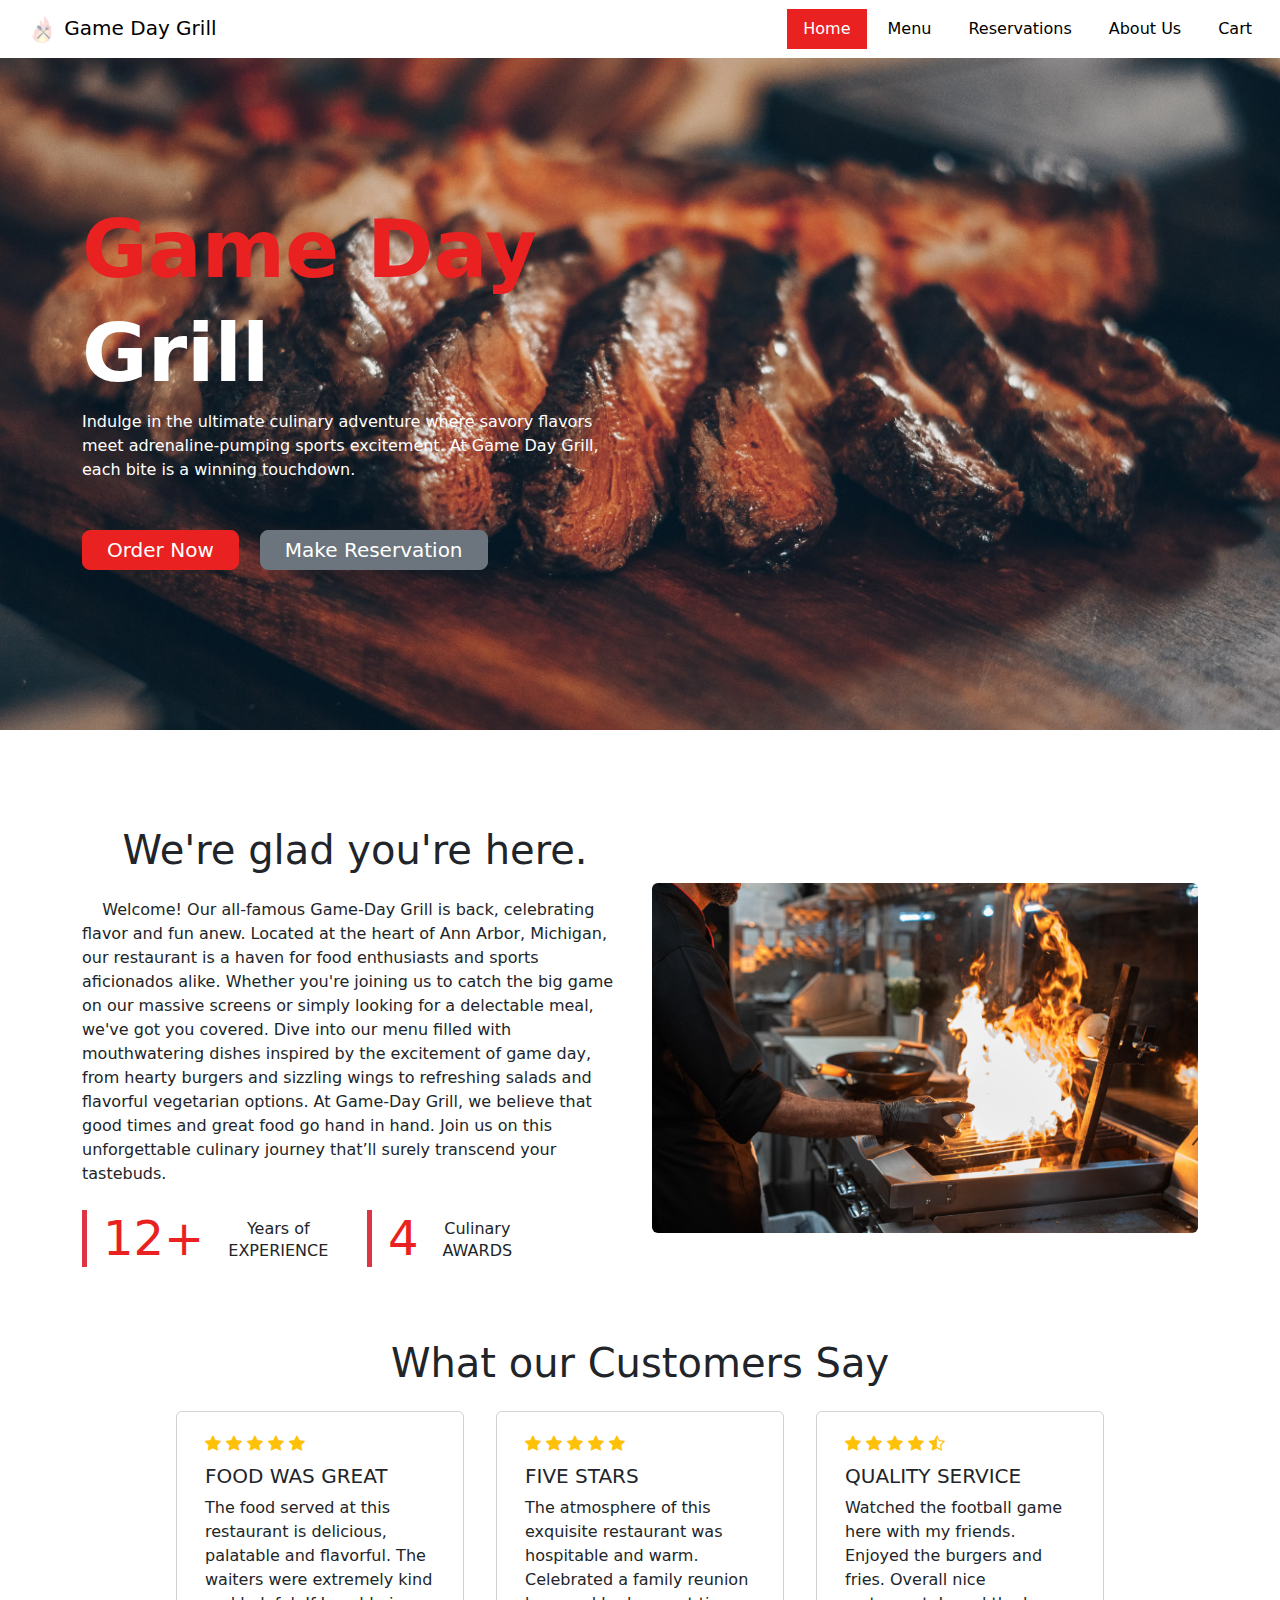
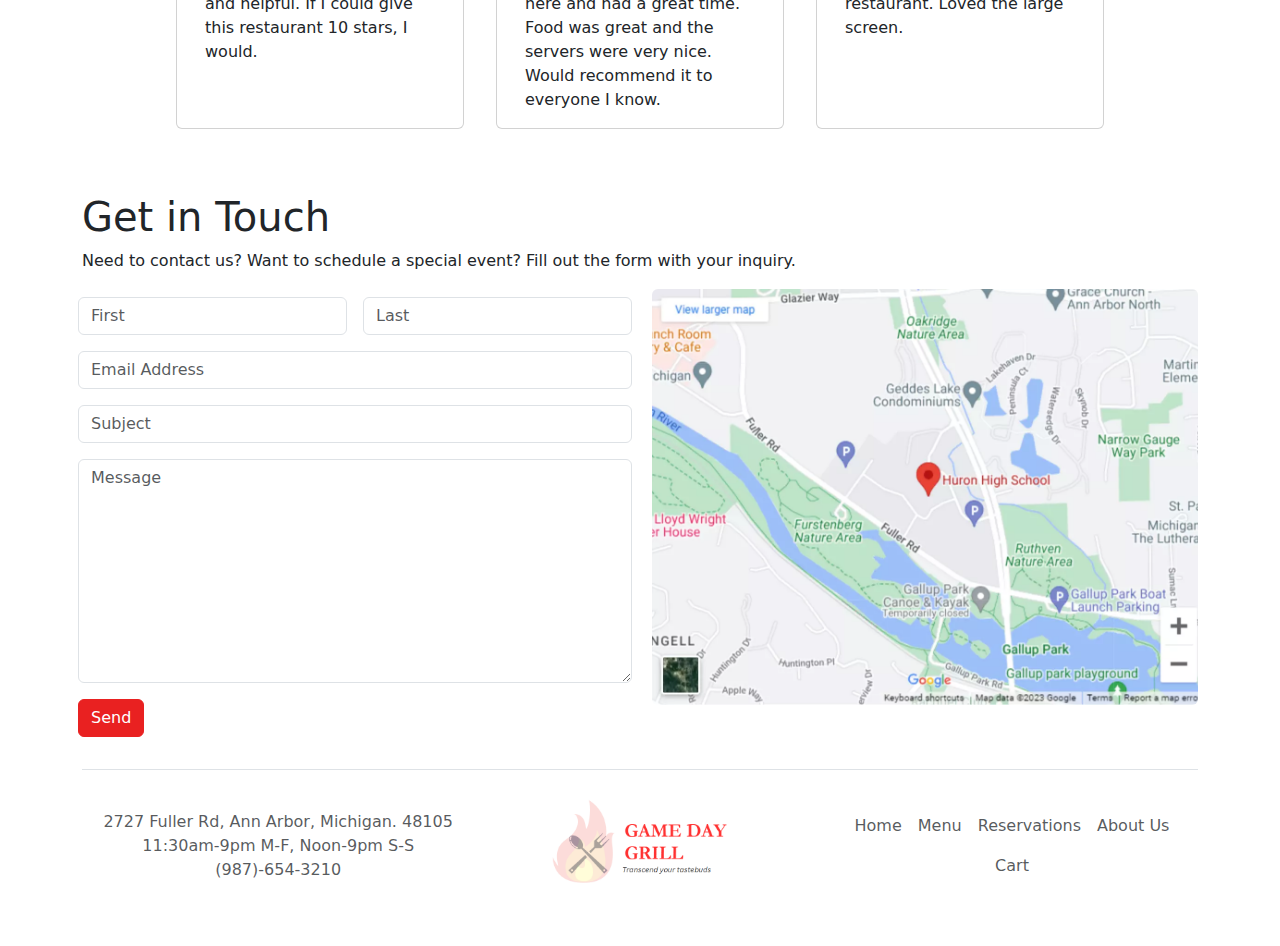
==== index.html @ acd21e5f "fix responsiveness in home page" ====
<!DOCTYPE html>
<html lang="en">
  <head>
    <meta charset="UTF-8">
    <meta name="viewport" content="width=device-width, initial-scale=1.0">
    <title>Game Day Grill</title>
    <meta name="description" content="Game Day Grill -- the ultimate haven for food enthusiasts and sports lovers alike.">
    <meta name="keywords" content="Grill, Bar, Food, Resturant">
    <meta name="author" content="2023-24 Huron BPA WSDT">
    <link rel="stylesheet" type="text/css" href="css/bootstrap.css">
    <link rel="stylesheet" type="text/css" href="css/index.css" defer>
    <link rel="stylesheet" type="text/css" href="assets/bootstrap-icons-1.11.2/font/bootstrap-icons.css">
    <script type="text/javascript" src="js/bootstrap.js" defer></script>
    <script type="text/javascript" src="js/index.js" defer></script>
    <link rel="preload" href="/assets/reg-imgs/GameDayGrillLocation.webp" as="image" type="image/webp" crossorigin>
  </head>
  <body>
    <navbar-c page="home"></navbar-c>
    <script src="/components/navbarC.js"></script>
    
    <style>
      .red-text {
        color: #e92121;
      }

      .hero {
        background: url(/assets/reg-imgs/emerson-vieira-cpkPJ-U9eUM-unsplash.webp) center/cover no-repeat;
      }

      .big-text  {
        color: #e92121;
      }

      #mymap{
        background: url(/assets/reg-imgs/GameDayGrillLocation.webp); 
        background-size: cover;
        position: relative;
        overflow: hidden;
        padding-top: 76.25%;
      }

      #mymap iframe {
        position: absolute;
        top: 0;
        left: 0;
        width: 100%;
        height: 100%;
        border: 0;
      }

      .sizing {
        width: 100% !important;
        height: 350px !important;
        object-fit: cover !important;
      }

      .carousel-control-next,
      .carousel-control-prev {
          filter: invert(100%);
      }     
      
      @media (min-width: 768px) and (max-width: 991px) {
        .col-sm-6 { 
          width: auto;
        }
      }

    </style>
    
    <section class="hero py-5 bg-dark mb-5">
      <div class="container my-5 py-5">
        <div class="row align-items-center">
          <div class="col-lg-6 text-center text-lg-start">
            <h1 class="display-1 red-text fw-bold">Game Day</h1>
            <h1 class="display-1 text-white fw-bold">Grill</b></h1>
            <p class="mb-4 pb-2 text-white fw-light">Indulge in the ultimate culinary adventure where savory flavors meet adrenaline-pumping sports excitement. At Game Day Grill, each bite is a winning touchdown.</p>
            <a class="btn btn-danger btn-lg px-4 py-1" href="/menu.html">Order Now</a>
            <a class="btn btn-secondary btn-lg px-4 py-1 m-3" href="/reservation.html">Make Reservation</a>
          </div>
        </div>
      </div>
    </section>

    <section class="py-4"></section>
    <div class="container">
      <div class="row">
        <div class="col-md-6 col-xs-12 text-center d-flex align-items-center">
          <div class="row mb-4">
            <h1 class="mb-4">We're glad you're here.</h1>
            <p class="mb-4 text-start">&nbsp&nbsp&nbsp&nbspWelcome! Our all-famous Game-Day Grill is back, celebrating flavor and fun anew. Located at the heart of Ann Arbor, Michigan, our restaurant is a haven for food enthusiasts and sports aficionados alike. Whether you're joining us to catch the big game on our massive screens or simply looking for a delectable meal, we've got you covered. Dive into our menu filled with mouthwatering dishes inspired by the excitement of game day, from hearty burgers and sizzling wings to refreshing salads and flavorful vegetarian options. At Game-Day Grill, we believe that good times and great food go hand in hand. Join us on this unforgettable culinary journey that’ll surely transcend your tastebuds.</p> 
            <div class="col-sm-6">
              <div class="d-flex align-items-center border-start border-5 border-danger px-3">
                <h1 class="big-text display-5 mb-0">12+</h1>
                <div class="ps-4">
                  <p class="mb-0">Years of</p>
                  <h6 class="text-uppercase mb-0">Experience</h6>
                </div>
              </div>
            </div>
            <div class="col-sm-6">
              <div class="d-flex align-items-center border-start border-5 border-danger px-3">
                <h1 class="big-text display-5 mb-0">4</h1>
                <div class="ps-4">
                  <p class="mb-0">Culinary</p>
                  <h6 class="text-uppercase mb-0">Awards</h6>
                </div>
              </div>
            </div>
          </div>
        </div>
        <div class="col-md-6 col-xs-12 text-center d-flex align-items-center">
          <img src="/assets/reg-imgs/pexels-rdne-stock-project-5779787.jpg" class="rounded sizing" alt="Chef cooking inside the Game Day Grill">
        </div>
      </div>
    </div>
    
    </style>
    <section class="py-4"></section>
    <div class="row d-flex justify-content-center">
      <h1 class="text-center">What our Customers Say</h1>
      <div class="card bg-outline mb-3 m-3" style="max-width: 18rem;">
        <div class="card-body">
          <div class="col pb-2 py-1">
            <i class="bi bi-star-fill text-warning"></i>
            <i class="bi bi-star-fill text-warning"></i>
            <i class="bi bi-star-fill text-warning"></i>
            <i class="bi bi-star-fill text-warning"></i>
            <i class="bi bi-star-fill text-warning"></i> 
          </div>
          <h5 class="card-title">FOOD WAS GREAT</h5>
          <p class="card-text">The food served at this restaurant is delicious, palatable and flavorful. The waiters were extremely kind and helpful. If I could give this restaurant 10 stars, I would.</p>
        </div>      
      </div>
      <div class="card bg-outline mb-3 m-3" style="max-width: 18rem;">
        <div class="card-body">
          <div class="col pb-2 py-1">
            <i class="bi bi-star-fill text-warning"></i>
            <i class="bi bi-star-fill text-warning"></i>
            <i class="bi bi-star-fill text-warning"></i>
            <i class="bi bi-star-fill text-warning"></i>
            <i class="bi bi-star-fill text-warning"></i> 
          </div>
          <h5 class="card-title">FIVE STARS</h5>
          <p class="card-text">The atmosphere of this exquisite restaurant was hospitable and warm. Celebrated a family reunion here and had a great time. Food was great and the servers were very nice. Would recommend it to everyone I know.</p>
        </div>
      </div>
      <div class="card bg-outline mb-3 m-3" style="max-width: 18rem;">
        <div class="card-body">
          <div class="col pb-2 py-1">
            <i class="bi bi-star-fill text-warning"></i>
            <i class="bi bi-star-fill text-warning"></i>
            <i class="bi bi-star-fill text-warning"></i>
            <i class="bi bi-star-fill text-warning"></i>
            <i class="bi bi-star-half text-warning"></i> 
          </div>
          <h5 class="card-title">QUALITY SERVICE</h5>
          <p class="card-text">Watched the football game here with my friends. Enjoyed the burgers and fries. Overall nice restaurant. Loved the large screen.</p>
        </div>
      </div>
    </div>

    <section class="py-4"></section>
    <div class="container">
      <div class="row">
        <div class="col-12">
          <h1>Get in Touch</h1>
          <p>Need to contact us? Want to schedule a special event? Fill out the form with your inquiry.</p>
        </div>
      </div>
      <div class="row">
        <div class="col-md-6 col-xs-12">
          <form action="" class="row">
            <div class="col-6 p-2">
              <input type="text" class="form-control" placeholder="First" required>
            </div>
            <div class="col-6 p-2">
              <input type="text" class="form-control" placeholder="Last" required>
            </div>
            <div class="col-12 p-2">
              <input type="email" class="form-control" placeholder="Email Address" required>
            </div>
            <div class="col-12 p-2">
              <input type="text" class="form-control" placeholder="Subject">
            </div>
            <div class="col-12 p-2">
              <textarea class="form-control" id="message" type="text" placeholder="Message" style="height: 14rem;" required></textarea>
            </div>
            <div class="col-12 p-2">
              <button class="btn btn-danger btn-md" type="submit">Send</button>
            </div>
          </form>
        </div>
        <div class="col-md-6 col-xs-12">
          <div data-src="https://www.google.com/maps/embed?pb=!1m18!1m12!1m3!1d7226.621160459755!2d-83.70703364036592!3d42.28018798204294!2m3!1f0!2f0!3f0!3m2!1i1024!2i768!4f13.1!3m3!1m2!1s0x883cae94ae3d7797%3A0x7a73fbb58e79e852!2sHuron%20High%20School!5e0!3m2!1sen!2sus!4v1700784086141!5m2!1sen!2sus" id="mymap" class="rounded sizing" alt="Our Google Maps location"></div>
        </div>
      </div>
    </div>

    <script>
      var map = document.getElementById ('mymap'); 
      var maplistner = function (e) { 
          var frame = document.createElement ('iframe'); 
          frame.src = this.getAttribute ('data-src'); 
          map.appendChild (frame); 
          map.removeEventListener ("mouseover", maplistner); 
      }; 
      map.addEventListener ('mouseover', maplistner);     
    </script>

    <footer-c></footer-c>
    <script src="/components/footerC.js"></script>
  </body>
</html>
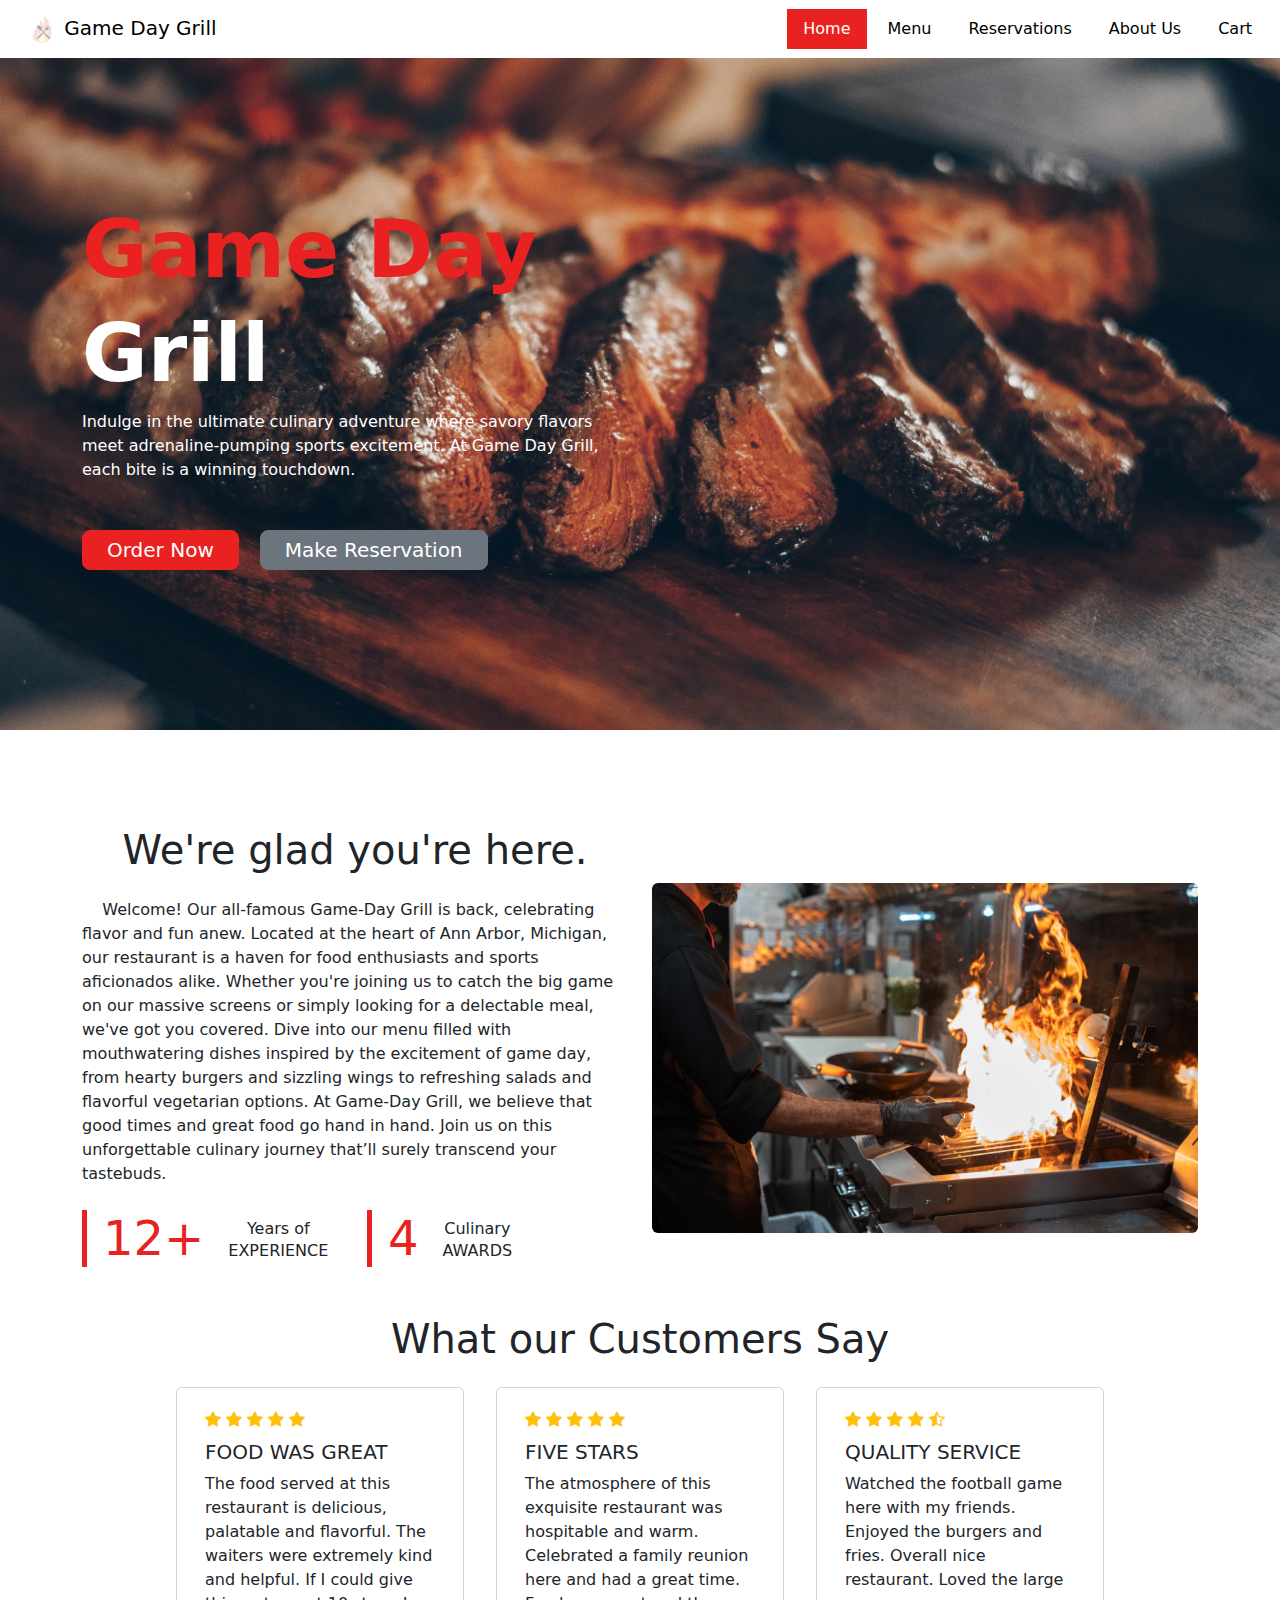
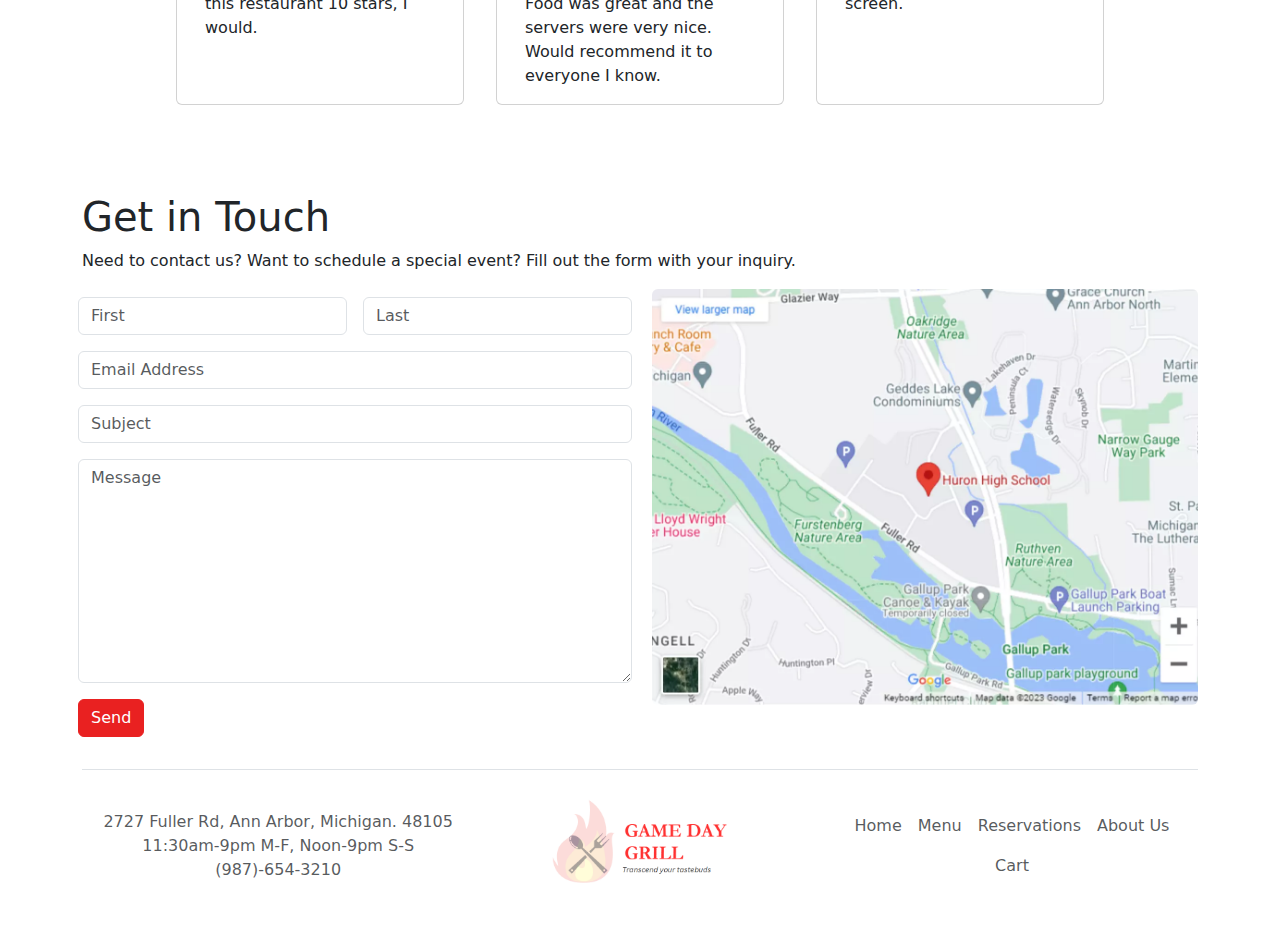
==== commit 98526d94: "responsive carousel" ====
--- a/index.html
+++ b/index.html
@@ -58,6 +58,12 @@
       .carousel-control-prev {
           filter: invert(100%);
       }     
+
+      @media (max-width: 991px) {
+        #reviewDesktop {
+          display: none;
+        }
+      }
       
       @media (min-width: 768px) and (max-width: 991px) {
         .col-sm-6 { 
@@ -65,6 +71,12 @@
         }
       }
 
+      @media (min-width: 992px) {
+        #reviewCarousel {
+          display: none;
+        }
+      }
+  
     </style>
     
     <section class="hero py-5 bg-dark mb-5">
@@ -113,51 +125,114 @@
         </div>
       </div>
     </div>
-    
-    </style>
-    <section class="py-4"></section>
-    <div class="row d-flex justify-content-center">
-      <h1 class="text-center">What our Customers Say</h1>
-      <div class="card bg-outline mb-3 m-3" style="max-width: 18rem;">
-        <div class="card-body">
-          <div class="col pb-2 py-1">
-            <i class="bi bi-star-fill text-warning"></i>
-            <i class="bi bi-star-fill text-warning"></i>
-            <i class="bi bi-star-fill text-warning"></i>
-            <i class="bi bi-star-fill text-warning"></i>
-            <i class="bi bi-star-fill text-warning"></i> 
-          </div>
-          <h5 class="card-title">FOOD WAS GREAT</h5>
-          <p class="card-text">The food served at this restaurant is delicious, palatable and flavorful. The waiters were extremely kind and helpful. If I could give this restaurant 10 stars, I would.</p>
-        </div>      
-      </div>
-      <div class="card bg-outline mb-3 m-3" style="max-width: 18rem;">
-        <div class="card-body">
-          <div class="col pb-2 py-1">
-            <i class="bi bi-star-fill text-warning"></i>
-            <i class="bi bi-star-fill text-warning"></i>
-            <i class="bi bi-star-fill text-warning"></i>
-            <i class="bi bi-star-fill text-warning"></i>
-            <i class="bi bi-star-fill text-warning"></i> 
-          </div>
-          <h5 class="card-title">FIVE STARS</h5>
-          <p class="card-text">The atmosphere of this exquisite restaurant was hospitable and warm. Celebrated a family reunion here and had a great time. Food was great and the servers were very nice. Would recommend it to everyone I know.</p>
-        </div>
-      </div>
-      <div class="card bg-outline mb-3 m-3" style="max-width: 18rem;">
-        <div class="card-body">
-          <div class="col pb-2 py-1">
-            <i class="bi bi-star-fill text-warning"></i>
-            <i class="bi bi-star-fill text-warning"></i>
-            <i class="bi bi-star-fill text-warning"></i>
-            <i class="bi bi-star-fill text-warning"></i>
-            <i class="bi bi-star-half text-warning"></i> 
-          </div>
-          <h5 class="card-title">QUALITY SERVICE</h5>
-          <p class="card-text">Watched the football game here with my friends. Enjoyed the burgers and fries. Overall nice restaurant. Loved the large screen.</p>
-        </div>
-      </div>
-    </div>
+
+    <section class="py-4">   
+      <div class="row d-flex justify-content-center">
+        <h1 class="text-center">What our Customers Say</h1>
+        <div class="card bg-outline mb-3 m-3" id="reviewDesktop" style="max-width: 18rem;">
+          <div class="card-body">
+            <div class="col pb-2 py-1">
+              <i class="bi bi-star-fill text-warning"></i>
+              <i class="bi bi-star-fill text-warning"></i>
+              <i class="bi bi-star-fill text-warning"></i>
+              <i class="bi bi-star-fill text-warning"></i>
+              <i class="bi bi-star-fill text-warning"></i> 
+            </div>
+            <h5 class="card-title">FOOD WAS GREAT</h5>
+            <p class="card-text">The food served at this restaurant is delicious, palatable and flavorful. The waiters were extremely kind and helpful. If I could give this restaurant 10 stars, I would.</p>
+          </div>      
+        </div>
+        <div class="card bg-outline mb-3 m-3" id="reviewDesktop" style="max-width: 18rem;">
+          <div class="card-body">
+            <div class="col pb-2 py-1">
+              <i class="bi bi-star-fill text-warning"></i>
+              <i class="bi bi-star-fill text-warning"></i>
+              <i class="bi bi-star-fill text-warning"></i>
+              <i class="bi bi-star-fill text-warning"></i>
+              <i class="bi bi-star-fill text-warning"></i> 
+            </div>
+            <h5 class="card-title">FIVE STARS</h5>
+            <p class="card-text">The atmosphere of this exquisite restaurant was hospitable and warm. Celebrated a family reunion here and had a great time. Food was great and the servers were very nice. Would recommend it to everyone I know.</p>
+          </div>
+        </div>
+        <div class="card bg-outline mb-3 m-3" id="reviewDesktop" style="max-width: 18rem;">
+          <div class="card-body">
+            <div class="col pb-2 py-1">
+              <i class="bi bi-star-fill text-warning"></i>
+              <i class="bi bi-star-fill text-warning"></i>
+              <i class="bi bi-star-fill text-warning"></i>
+              <i class="bi bi-star-fill text-warning"></i>
+              <i class="bi bi-star-half text-warning"></i> 
+            </div>
+            <h5 class="card-title">QUALITY SERVICE</h5>
+            <p class="card-text">Watched the football game here with my friends. Enjoyed the burgers and fries. Overall nice restaurant. Loved the large screen.</p>
+          </div>
+        </div>
+
+        <div id="reviewCarousel" class="carousel slide" data-bs-ride="carousel">
+          <div class="carousel-inner">
+      
+            <div class="carousel-item active">
+              <div class="card bg-outline mb-3 m-3 mx-auto" style="max-width: 80%
+              ;">
+                <div class="card-body">
+                  <div class="col pb-2 py-1">
+                    <i class="bi bi-star-fill text-warning"></i>
+                    <i class="bi bi-star-fill text-warning"></i>
+                    <i class="bi bi-star-fill text-warning"></i>
+                    <i class="bi bi-star-fill text-warning"></i>
+                    <i class="bi bi-star-fill text-warning"></i>
+                  </div>
+                  <h5 class="card-title">FOOD WAS GREAT</h5>
+                  <p class="card-text">The food served at this restaurant is delicious, palatable, and flavorful. The waiters were extremely kind and helpful. If I could give this restaurant 10 stars, I would.</p>
+                </div>
+              </div>
+            </div>
+      
+            <div class="carousel-item">
+              <div class="card bg-outline mb-3 m-3 mx-auto" style="max-width: 80%;">
+                <div class="card-body">
+                  <div class="col pb-2 py-1">
+                    <i class="bi bi-star-fill text-warning"></i>
+                    <i class="bi bi-star-fill text-warning"></i>
+                    <i class="bi bi-star-fill text-warning"></i>
+                    <i class="bi bi-star-fill text-warning"></i>
+                    <i class="bi bi-star-fill text-warning"></i>
+                  </div>
+                  <h5 class="card-title">FIVE STARS</h5>
+                  <p class="card-text">The atmosphere of this exquisite restaurant was hospitable and warm. Celebrated a family reunion here and had a great time. Food was great and the servers were very nice. Would recommend it to everyone I know.</p>
+                </div>
+              </div>
+            </div>
+      
+            <div class="carousel-item">
+              <div class="card bg-outline mb-3 m-3 mx-auto" style="max-width: 80%;">
+                <div class="card-body">
+                  <div class="col pb-2 py-1">
+                    <i class="bi bi-star-fill text-warning"></i>
+                    <i class="bi bi-star-fill text-warning"></i>
+                    <i class="bi bi-star-fill text-warning"></i>
+                    <i class="bi bi-star-fill text-warning"></i>
+                    <i class="bi bi-star-half text-warning"></i>
+                  </div>
+                  <h5 class="card-title">QUALITY SERVICE</h5>
+                  <p class="card-text">Watched the football game here with my friends. Enjoyed the burgers and fries. Overall nice restaurant. Loved the large screen.</p>
+                </div>
+              </div>
+            </div>
+          </div>
+      
+          <button class="carousel-control-prev" type="button" data-bs-target="#reviewCarousel" data-bs-slide="prev">
+            <span class="carousel-control-prev-icon" aria-hidden="true"></span>
+            <span class="visually-hidden">Previous</span>
+          </button>
+          <button class="carousel-control-next" type="button" data-bs-target="#reviewCarousel" data-bs-slide="next">
+            <span class="carousel-control-next-icon" aria-hidden="true"></span>
+            <span class="visually-hidden">Next</span>
+          </button>
+        </div>
+      </div>
+  </section>
 
     <section class="py-4"></section>
     <div class="container">
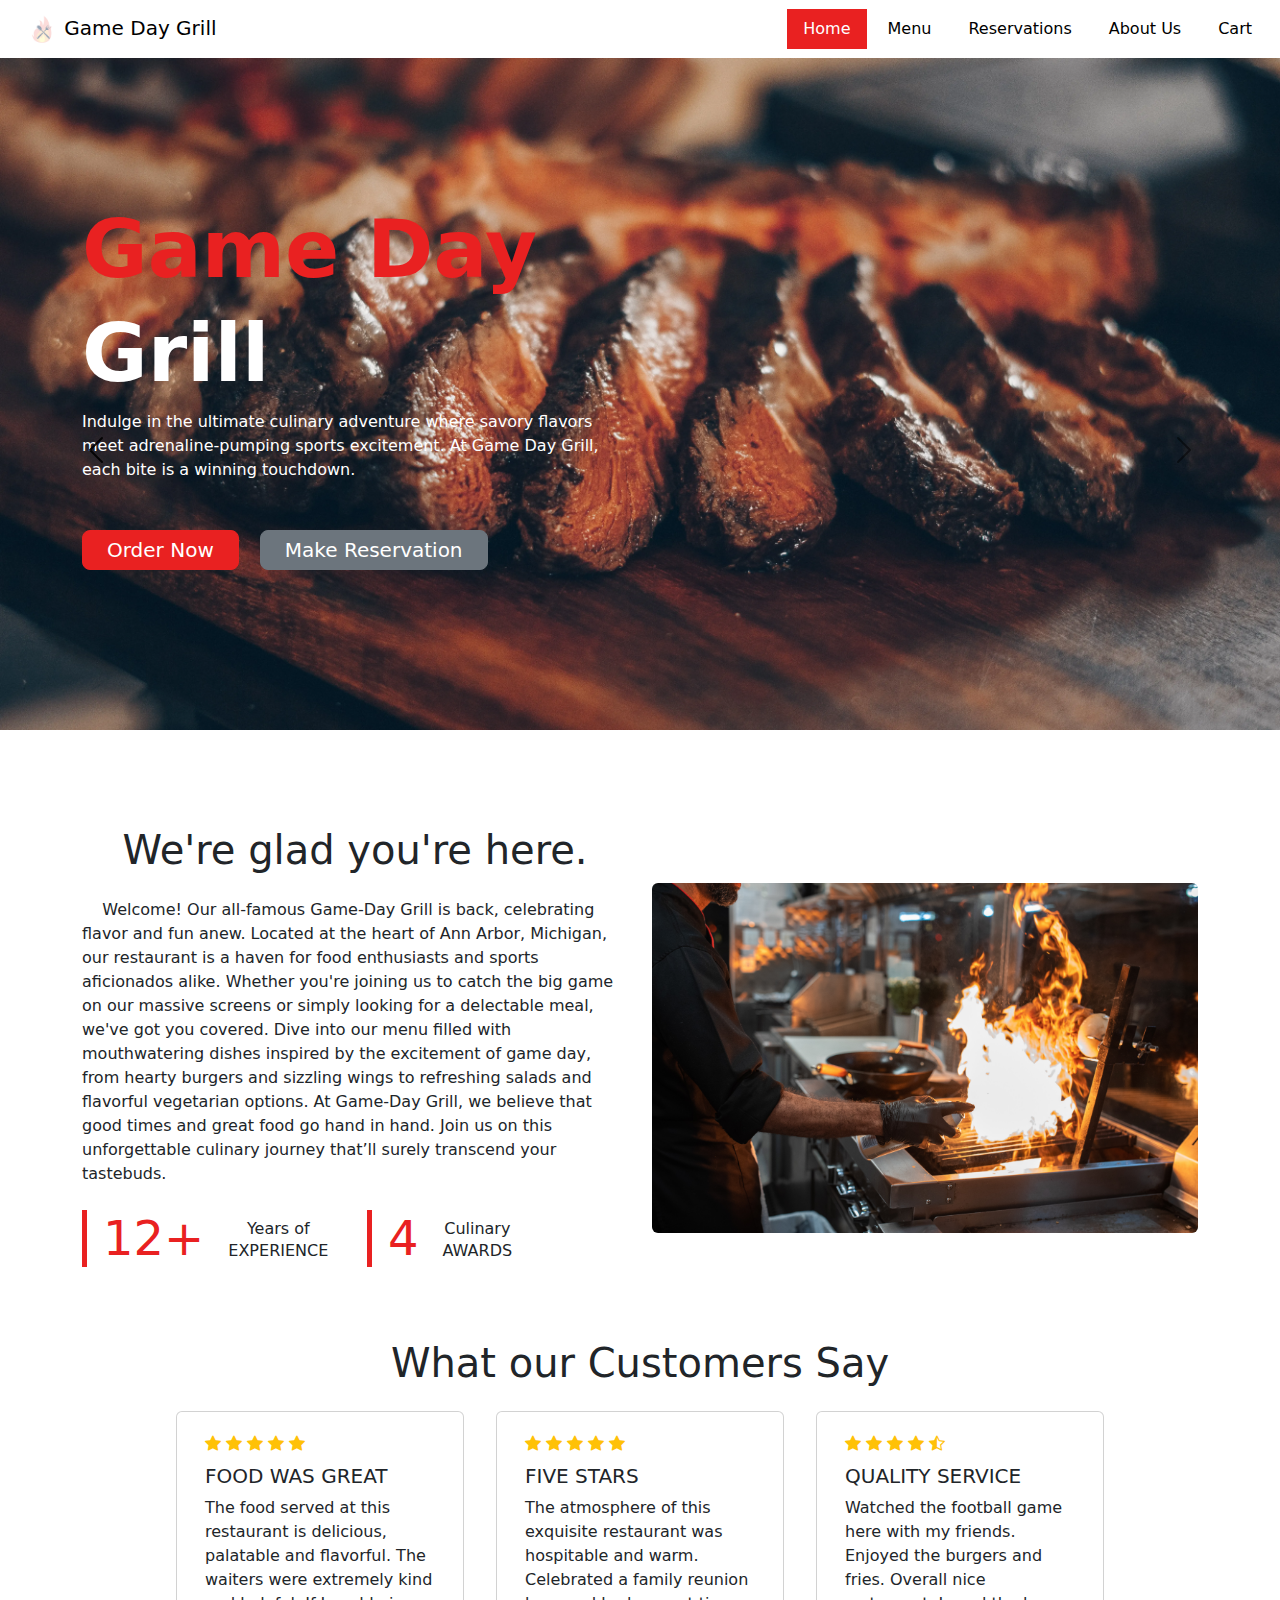
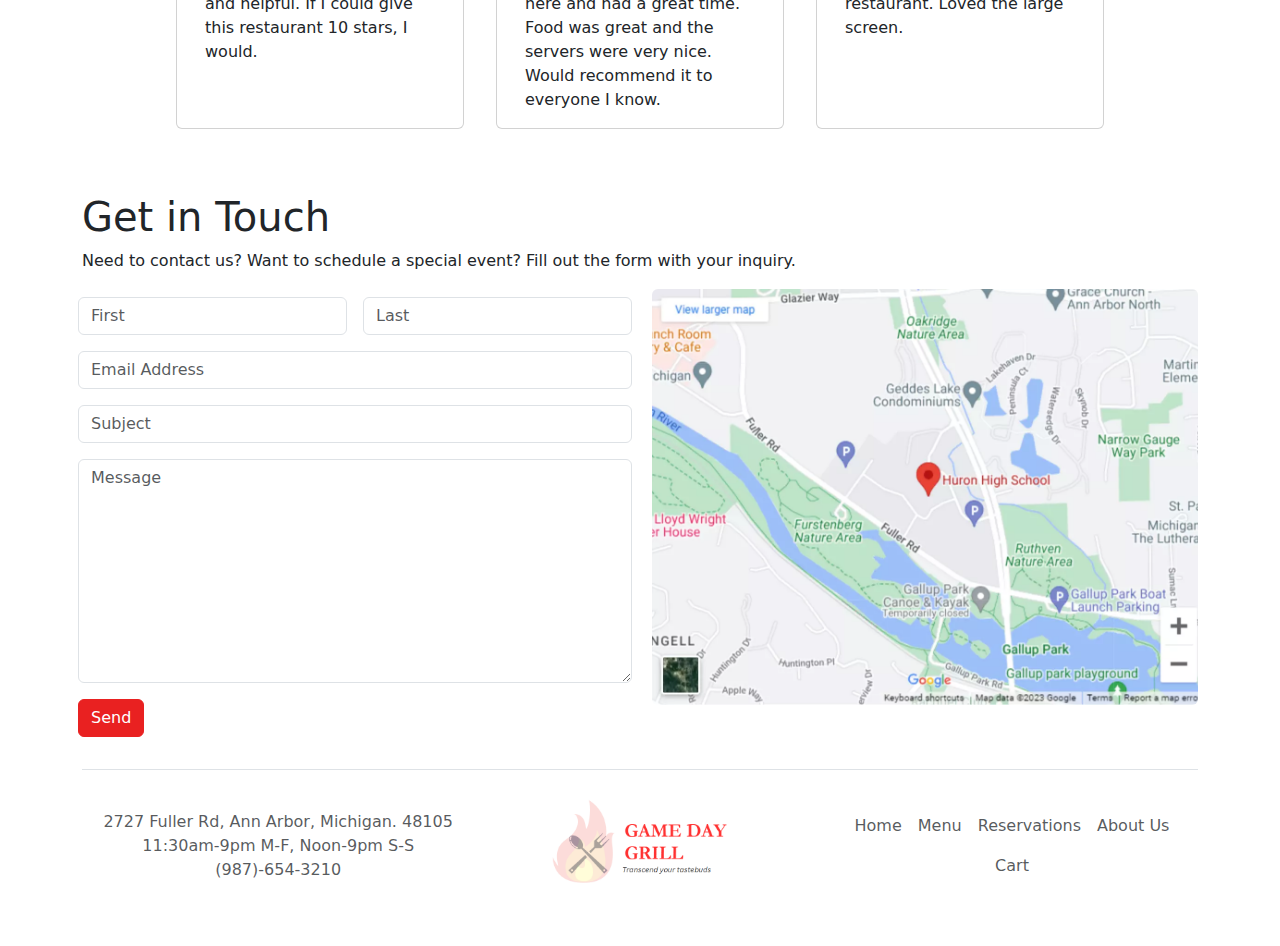
==== commit ec485c63: "fix whitespace near scroll bar" ====
--- a/index.html
+++ b/index.html
@@ -126,7 +126,8 @@
       </div>
     </div>
 
-    <section class="py-4">   
+    <section class="py-4"></section> 
+    <div class="container">
       <div class="row d-flex justify-content-center">
         <h1 class="text-center">What our Customers Say</h1>
         <div class="card bg-outline mb-3 m-3" id="reviewDesktop" style="max-width: 18rem;">
@@ -173,8 +174,7 @@
           <div class="carousel-inner">
       
             <div class="carousel-item active">
-              <div class="card bg-outline mb-3 m-3 mx-auto" style="max-width: 80%
-              ;">
+              <div class="card bg-outline mb-3 m-3 mx-auto" style="max-width: 80%;">
                 <div class="card-body">
                   <div class="col pb-2 py-1">
                     <i class="bi bi-star-fill text-warning"></i>
@@ -221,19 +221,18 @@
               </div>
             </div>
           </div>
-      
-          <button class="carousel-control-prev" type="button" data-bs-target="#reviewCarousel" data-bs-slide="prev">
-            <span class="carousel-control-prev-icon" aria-hidden="true"></span>
-            <span class="visually-hidden">Previous</span>
-          </button>
-          <button class="carousel-control-next" type="button" data-bs-target="#reviewCarousel" data-bs-slide="next">
-            <span class="carousel-control-next-icon" aria-hidden="true"></span>
-            <span class="visually-hidden">Next</span>
-          </button>
-        </div>
-      </div>
-  </section>
-
+        </div>  
+        <button class="carousel-control-prev" type="button" data-bs-target="#reviewCarousel" data-bs-slide="prev">
+          <span class="carousel-control-prev-icon" aria-hidden="true"></span>
+          <span class="visually-hidden">Previous</span>
+        </button>
+        <button class="carousel-control-next" type="button" data-bs-target="#reviewCarousel" data-bs-slide="next">
+          <span class="carousel-control-next-icon" aria-hidden="true"></span>
+          <span class="visually-hidden">Next</span>
+        </button>
+      </div>
+    </div>
+    
     <section class="py-4"></section>
     <div class="container">
       <div class="row">
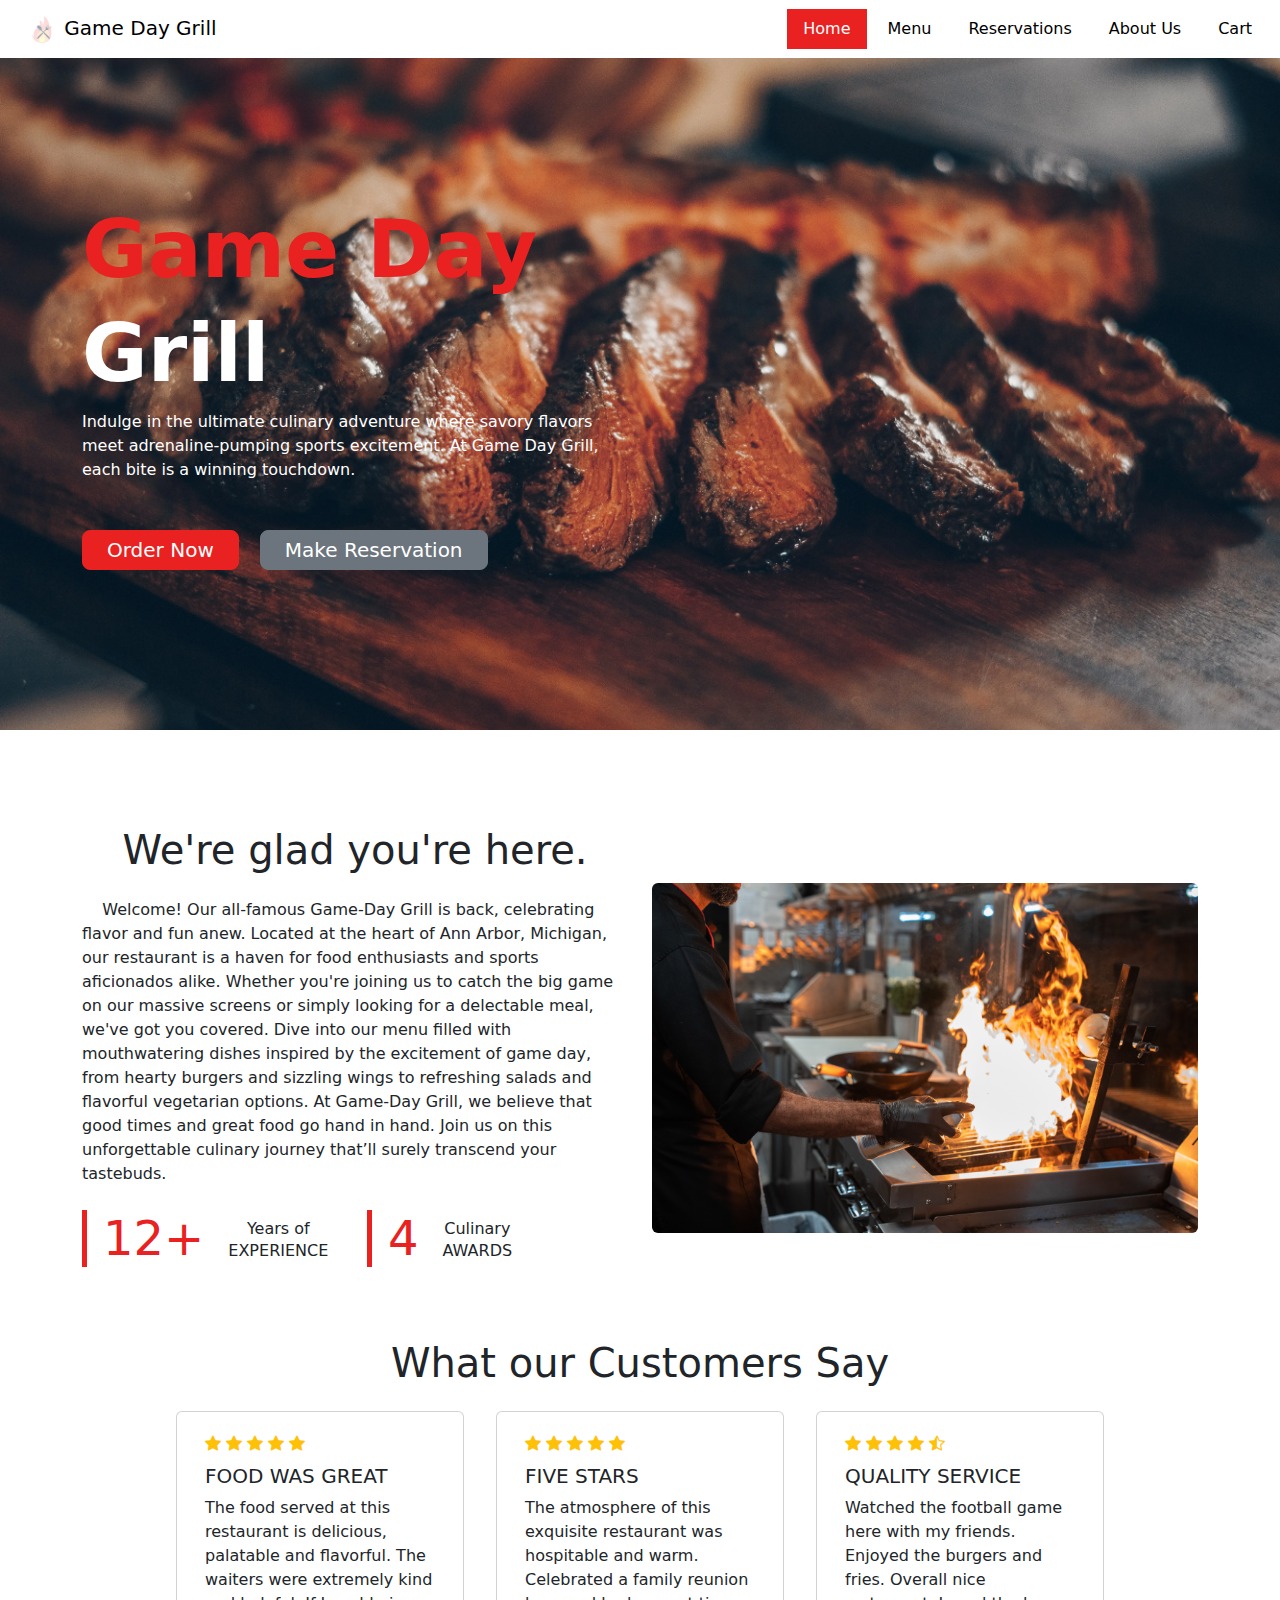
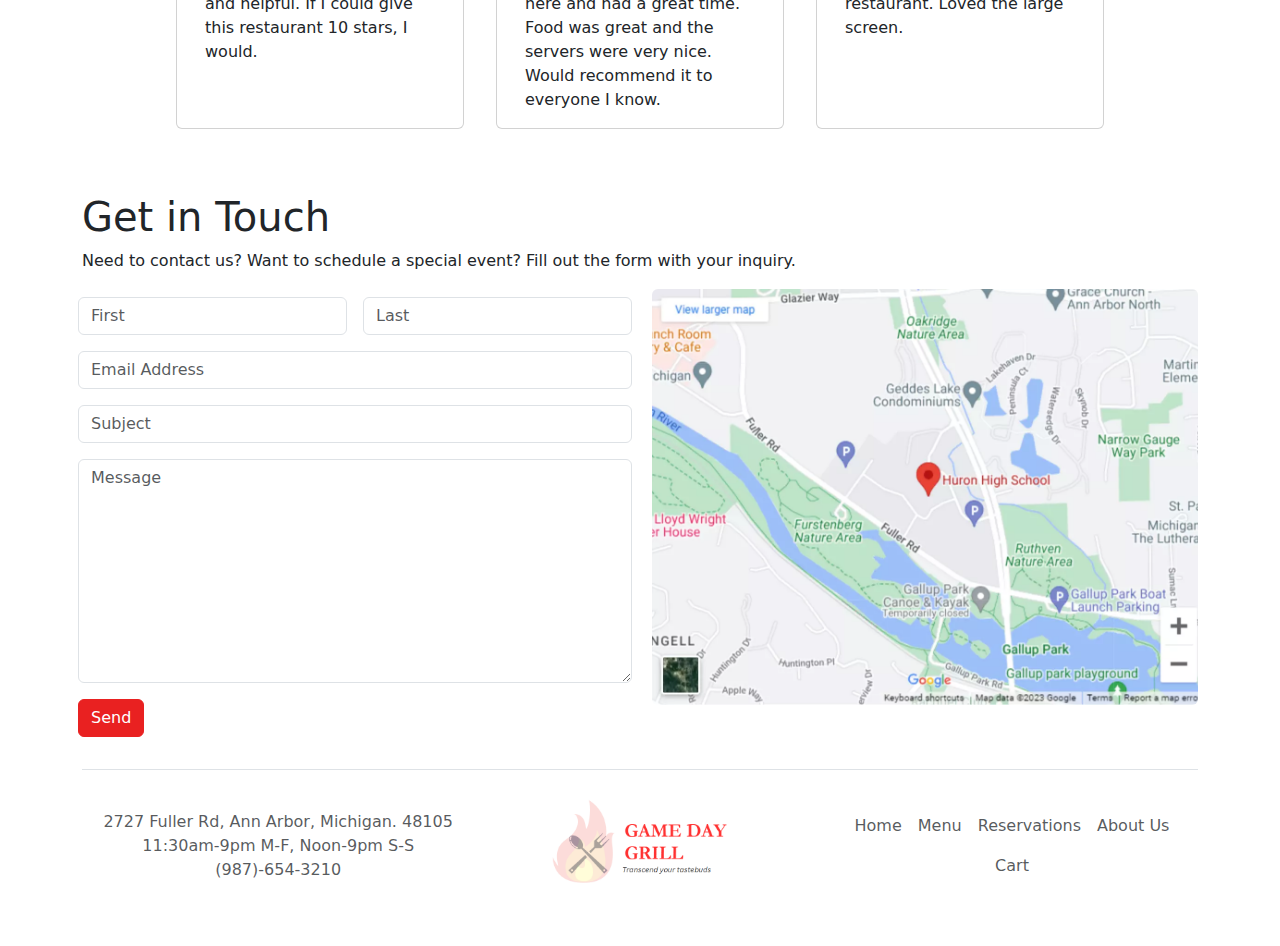
==== commit b80bd925: "fix review carousel" ====
--- a/index.html
+++ b/index.html
@@ -221,18 +221,19 @@
               </div>
             </div>
           </div>
-        </div>  
-        <button class="carousel-control-prev" type="button" data-bs-target="#reviewCarousel" data-bs-slide="prev">
-          <span class="carousel-control-prev-icon" aria-hidden="true"></span>
-          <span class="visually-hidden">Previous</span>
-        </button>
-        <button class="carousel-control-next" type="button" data-bs-target="#reviewCarousel" data-bs-slide="next">
-          <span class="carousel-control-next-icon" aria-hidden="true"></span>
-          <span class="visually-hidden">Next</span>
-        </button>
+          
+          <button class="carousel-control-prev" type="button" data-bs-target="#reviewCarousel" data-bs-slide="prev">
+            <span class="carousel-control-prev-icon" aria-hidden="true"></span>
+            <span class="visually-hidden">Previous</span>
+          </button>
+          <button class="carousel-control-next" type="button" data-bs-target="#reviewCarousel" data-bs-slide="next">
+            <span class="carousel-control-next-icon" aria-hidden="true"></span>
+            <span class="visually-hidden">Next</span>
+          </button>
+        </div>
       </div>
     </div>
-    
+
     <section class="py-4"></section>
     <div class="container">
       <div class="row">
